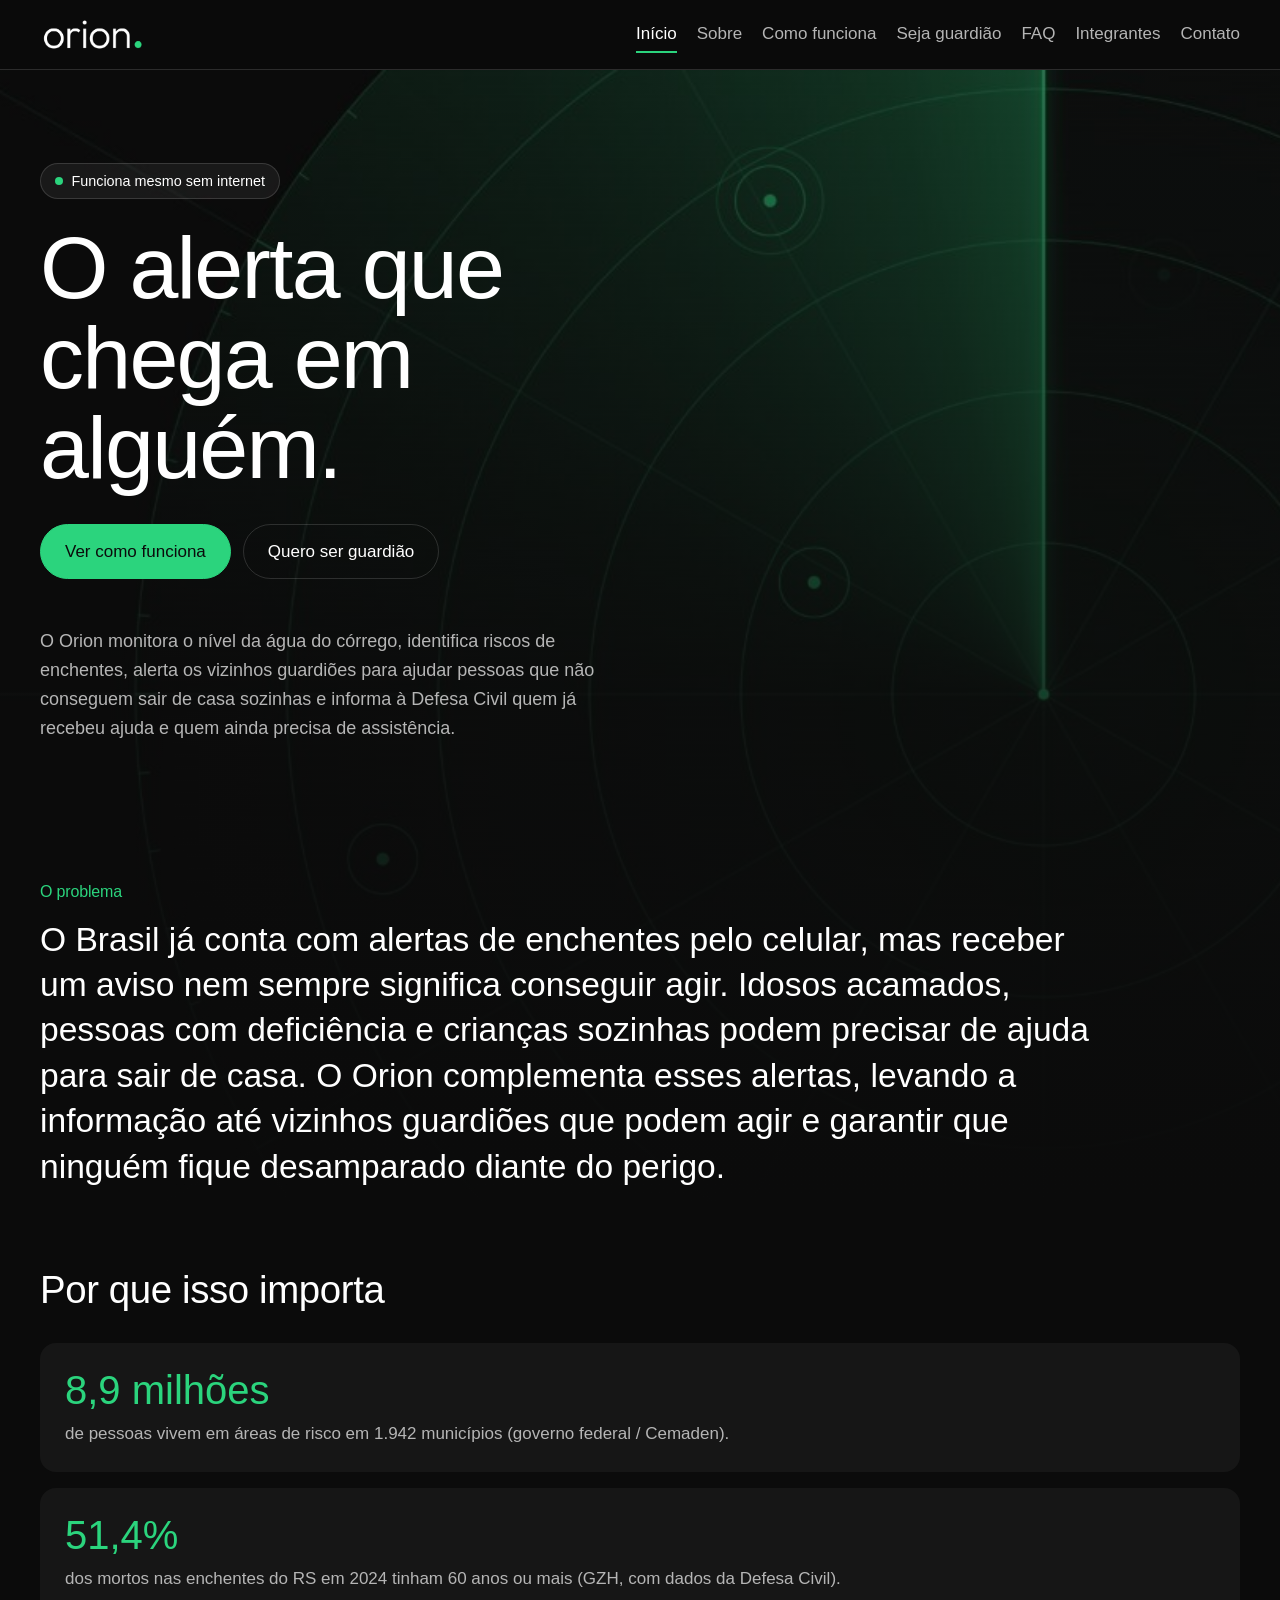
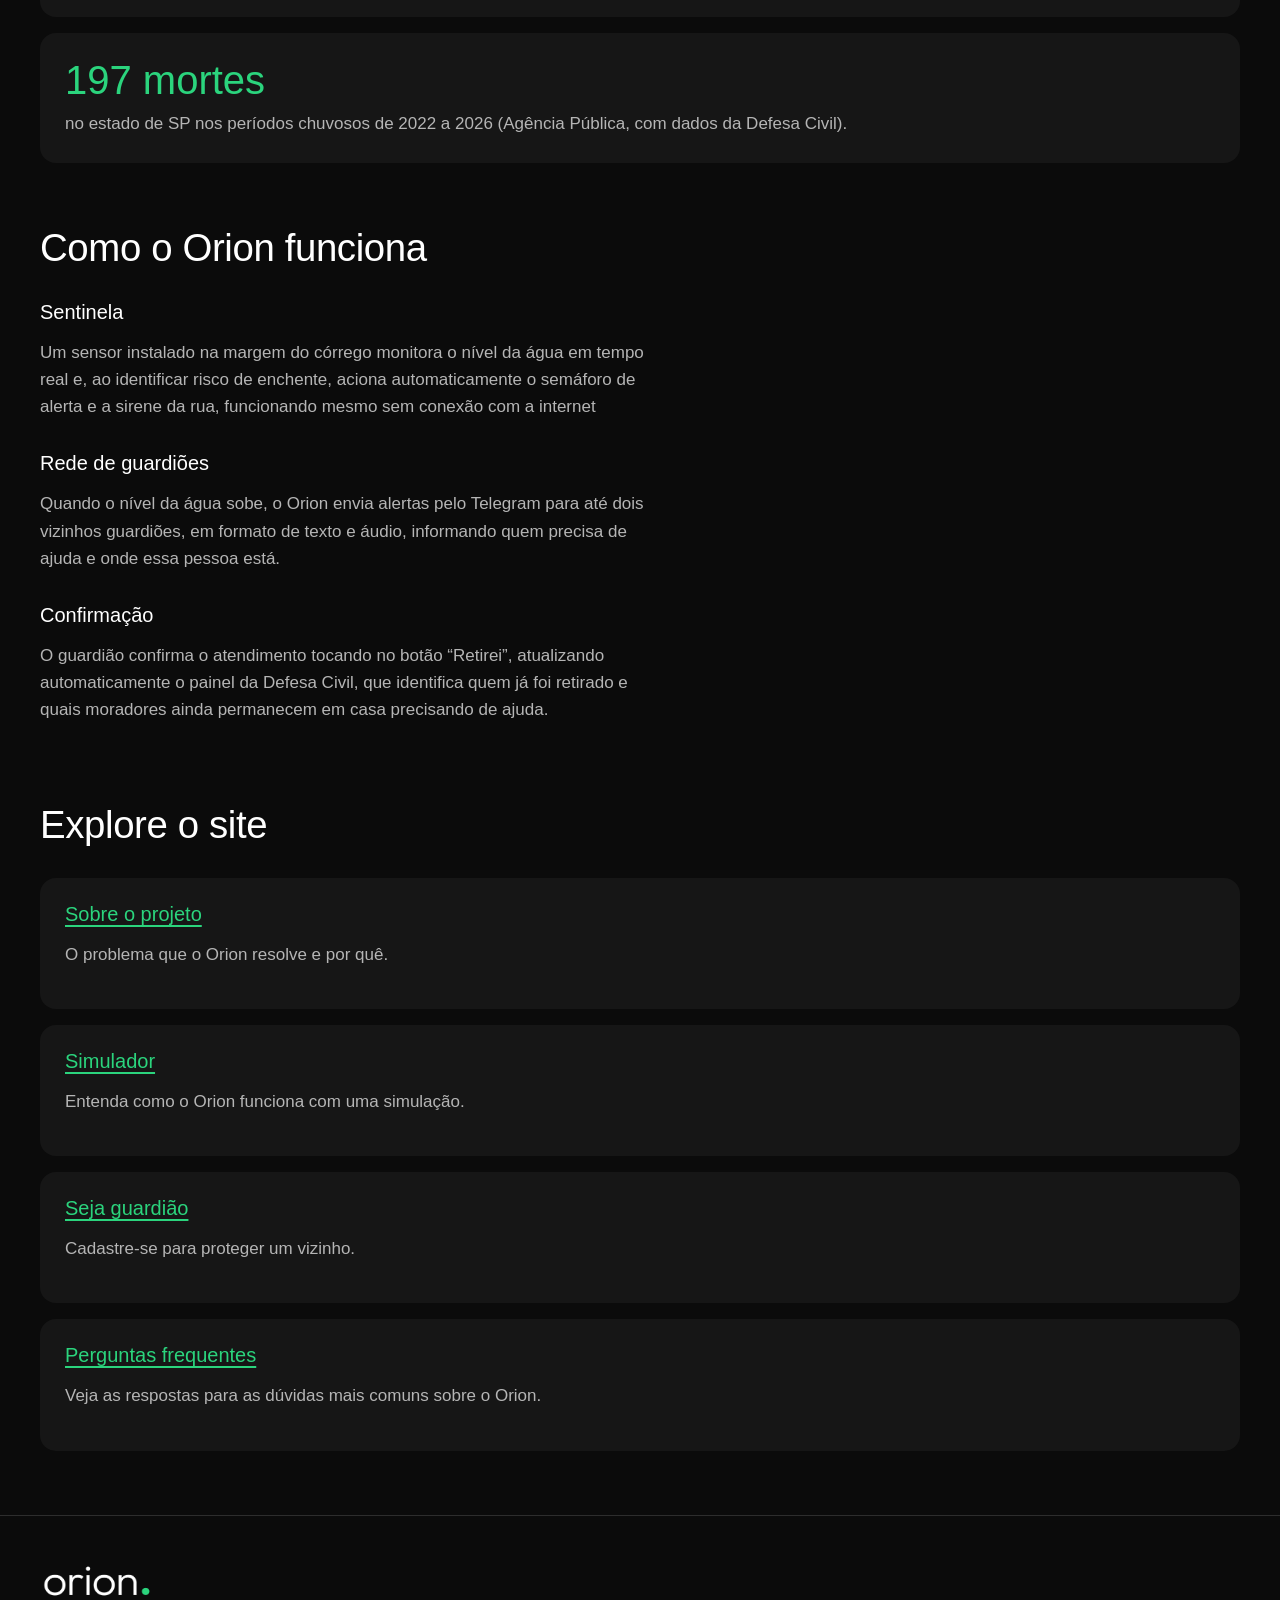
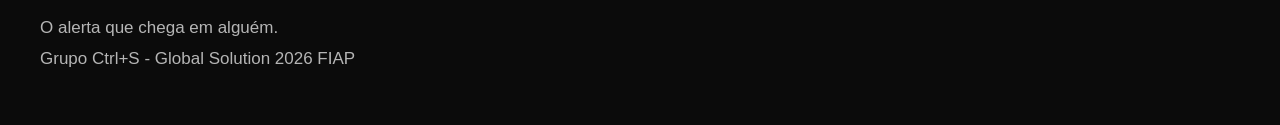
==== index.html @ 168551e2 "Desenvolvimento do HTML e CSS para - site Orion (GS)" ====
<!DOCTYPE html>
<html lang="pt-BR">
<head>
    <meta charset="UTF-8">
    <meta name="viewport" content="width=device-width, initial-scale=1.0">
    <title>Orion | O alerta que chega em alguém</title>
    <link rel="stylesheet" href="./css/style.css">
</head>
<body>
    <header class="header">
        <img class="logo" src="./assets/img/orion-logo-escuro.png" alt="Logo da Orion"  width="1200" height="372">
        <!-- <button class="btn-menu" id="btn-open-menu">&#9776;</button> -->
        <nav class="menu">
            <a class="btn ativo" href="index.html">Início</a>
            <a class="btn" href="sobre.html">Sobre</a>
            <a class="btn" href="funcionamento.html">Como funciona</a>
            <a class="btn" href="guardiao.html">Seja guardião</a>
            <a class="btn" href="faq.html">FAQ</a>
            <a class="btn" href="integrantes.html">Integrantes</a>
            <a class="btn" href="contato.html">Contato</a>
        </nav>
    </header>

    <main>
        <article>
            <section>
                <video class="radar-video" id="video-radar" autoplay muted loop playsinline preload="auto" poster="assets/video/radar-poster.jpg" aria-hidden="true">
                    <source src="assets/video/radar.mp4" type="video/mp4">
                </video>
            </section>

            <section class="apresentação" aria-labelledby="titulo-inicio">
                <p class="etiqueta">Funciona mesmo sem internet</p>
                <h1 id="titulo-inicio">O alerta que chega em alguém.</h1>
                <p class="apresentacao-botoes">
                    <a href="./funcionamento.html" class="botao">Ver como funciona</a>
                    <a href="./guardiao.html" class="botao botao-secundario">Quero ser guardião</a>
                </p>
                <p class="apresentacao-texto">O Orion monitora o nível da água do córrego, identifica riscos de enchentes, alerta os vizinhos guardiões para ajudar pessoas que não conseguem sair de casa sozinhas e informa à Defesa Civil quem já recebeu ajuda e quem ainda precisa de assistência.</p>
            </section>

            <section class="problema" aria-labelledby="titulo-problema">
                <h2 id="titulo-problema">O problema</h2>
                <p class="problema-texto" id="problema-texto">O Brasil já conta com alertas de enchentes pelo celular, mas receber um aviso nem sempre significa conseguir agir. Idosos acamados, pessoas com deficiência e crianças sozinhas podem precisar de ajuda para sair de casa. O Orion complementa esses alertas, levando a informação até vizinhos guardiões que podem agir e garantir que ninguém fique desamparado diante do perigo.</p>
            </section>
        </article>

        <section class="secao numeros" aria-labelledby="titulo-numeros">
            <h2 id="titulo-numeros">Por que isso importa</h2>
            <ul class="dados">
                <li><strong><span class="contador" data-valor="8.9" data-casas="1">8,9</span> milhões</strong> de pessoas vivem em áreas de risco em 1.942 municípios (governo federal / Cemaden).</li>
                <li><strong><span class="contador" data-valor="51.4" data-casas="1">51,4</span>%</strong> dos mortos nas enchentes do RS em 2024 tinham 60 anos ou mais (GZH, com dados da Defesa Civil).</li>
                <li><strong><span class="contador" data-valor="197" data-casas="0">197</span> mortes</strong> no estado de SP nos períodos chuvosos de 2022 a 2026 (Agência Pública, com dados da Defesa Civil).</li>
            </ul>
        </section>

        <section class="secao"aria-labelledby="titulo-partes">
            <h2 id="titulo-partes">Como o Orion funciona</h2>
            <ol class="passos">
                <li>
                    <h3>Sentinela</h3>
                    <p>Um sensor instalado na margem do córrego monitora o nível da água em tempo real e, ao identificar risco de enchente, aciona automaticamente o semáforo de alerta e a sirene da rua, funcionando mesmo sem conexão com a internet</p>
                </li>
                <li>
                    <h3>Rede de guardiões</h3>
                    <p>Quando o nível da água sobe, o Orion envia alertas pelo Telegram para até dois vizinhos guardiões, em formato de texto e áudio, informando quem precisa de ajuda e onde essa pessoa está.</p>
                </li>
                <li>
                    <h3>Confirmação</h3>
                    <p>O guardião confirma o atendimento tocando no botão “Retirei”, atualizando automaticamente o painel da Defesa Civil, que identifica quem já foi retirado e quais moradores ainda permanecem em casa precisando de ajuda.</p>
                </li>
            </ol>
        </section>

        <section class="secao" aria-labelledby="titulo-areas">
            <h2 id="titulo-areas">Explore o site</h2>
            <ul class="areas">
                <li>
                    <h3><a href="sobre.html">Sobre o projeto</a></h3>
                    <p>O problema que o Orion resolve e por quê.</p>
                </li>
                <li>
                    <h3><a href="como-funciona.html">Simulador</a></h3>
                    <p>Entenda como o Orion funciona com uma simulação.</p>
                </li>
                <li>
                    <h3><a href="seja-guardiao.html">Seja guardião</a></h3>
                    <p>Cadastre-se para proteger um vizinho.</p>
                </li>
                <li>
                    <h3><a href="faq.html">Perguntas frequentes</a></h3>
                    <p>Veja as respostas para as dúvidas mais comuns sobre o Orion.</p>
                </li>
            </ul>
        </section>
    </main>

    <footer class="rodape">
        <img src="assets/img/orion-logo-escuro.png" alt="Orion" width="1200" height="372" class="rodape-logo">
        <p>O alerta que chega em alguém.</p>
        <p>Grupo Ctrl+S - Global Solution 2026 FIAP</p>
    </footer>

    <script src="./js/script.js"></script>
</body>
</html>
---- css/style.css ----
:root {
  /* Paleta do Orion */
    --cor-fundo: #0B0B0B;
    --cor-superficie: #161616;
    --cor-texto: #FFFFFF;
    --cor-texto-suave: #B5B5B5;
    --cor-principal: #2BD47D;         
    --cor-sobre-principal: #0B0B0B; 
    --cor-linha: rgba(255, 255, 255, 0.14);

    /* Tipografia */
    --fonte: "Outfit", "Segoe UI", Roboto, Arial, sans-serif;

    /* Espaços */
    --recuo: max(1.25rem, calc((100% - 75rem) / 2));
}

* {
    margin: 0; 
    padding: 0; 
    box-sizing: border-box; 
}

body {
  font-family: var(--fonte);
  font-size: 1.0625rem;
  line-height: 1.6;
  color: var(--cor-texto);
  background-color: var(--cor-fundo);
}

img, video {
  max-width: 100%;
  height: auto;
  display: block;
}

h1, h2, h3 { 
  line-height: 1.1; 
  margin-bottom: 1rem; 
}

h1 {
  font-size: clamp(2.25rem, 6vw, 4rem);
  font-weight: 300;
  letter-spacing: -0.02em;
}

h2 {
  font-size: clamp(1.6rem, 3.5vw, 2.4rem);
  font-weight: 400;
  letter-spacing: -0.01em;
}

h3 { 
  font-size: 1.25rem; 
  font-weight: 500; 
}

p { 
  margin-bottom: 1rem; 
  max-width: 65ch; 
}

a { 
  color: var(--cor-principal); 
  text-underline-offset: 0.2em; 
}

ul, ol { 
  list-style: none; 
}

.secao { 
  padding: 4rem var(--recuo) 0; 
}

main {
  padding-bottom: 4rem;
}


.header {
  position: sticky;
  top: 0;
  z-index: 10;
  display: flex;
  flex-wrap: wrap;
  align-items: center;
  justify-content: space-between;
  gap: 1rem;
  padding: 1rem var(--recuo);
  background-color: rgba(11, 11, 11, 0.9);
  border-bottom: 1px solid var(--cor-linha);
}

.logo {
  width: 6.5rem; 
}

.menu { 
  display: flex; 
  flex-wrap: wrap; 
  gap: 0.25rem 1.25rem; 
}

.menu .btn {
  padding: 0.25rem 0;
  color: var(--cor-texto-suave);
  text-decoration: none;
  border-bottom: 2px solid transparent;
}

.menu .btn:hover { 
  color: var(--cor-texto); 
}


.menu .ativo { 
  color: var(--cor-texto); 
  border-bottom-color: var(--cor-principal); 
}

.btn-menu, .carrossel-botao {
  width: 2.75rem;
  height: 2.75rem;
  font-size: 1.3rem;
  color: var(--cor-texto);
  background-color: var(--cor-superficie);
  border: 1px solid var(--cor-linha);
  border-radius: 50%;
  cursor: pointer;
}

.topo-pagina {
  padding: 3.5rem var(--recuo) 3rem;
  border-bottom: 1px solid var(--cor-linha);
  background: radial-gradient(circle at 90% 0%, rgba(43, 212, 125, 0.14), transparent 60%);
} 

.topo-pagina p {
  font-size: 1.125rem;
  color: var(--cor-texto-suave);
}

main > article {
  position: relative;
  overflow: hidden;
}

.radar-video {
  position: absolute;
  inset: 0;
  z-index: -2;
  width: 100%;
  height: 100%;
  object-fit: cover; /* cobre a área sem distorcer */
}

/* Véu escuro por cima do vídeo */
main > article::before {
  content: "";
  position: absolute;
  inset: 0;
  z-index: -1;
  background: linear-gradient(180deg, rgba(11, 11, 11, 0.4), rgba(11, 11, 11, 0.85) 75%, var(--cor-fundo));
}

.apresentação {
  display: flex;
  flex-direction: column;
  align-items: flex-start;
  justify-content: center;
  min-height: 85vh;
  padding: 4rem var(--recuo);
}

.apresentação h1 {
  max-width: 14ch;
  margin-bottom: 2rem;
  font-size: clamp(2.75rem, 8vw, 5.5rem);
  line-height: 1.02;
}

/* Etiqueta em pílula */
.etiqueta {
  display: inline-flex;
  align-items: center;
  gap: 0.5rem;
  margin-bottom: 1.5rem;
  padding: 0.35rem 0.9rem;
  font-size: 0.9rem;
  border: 1px solid var(--cor-linha);
  border-radius: 999px;
  background-color: rgba(255, 255, 255, 0.06);
}

.etiqueta::before {
  content: "";
  width: 0.5rem;
  height: 0.5rem;
  border-radius: 50%;
  background-color: var(--cor-principal);
}

.apresentacao-botoes {
  display: flex;
  flex-wrap: wrap;
  gap: 0.75rem;
  margin-bottom: 3rem;
}

.apresentacao-texto {
  max-width: 36rem;
  margin: 0;
  font-size: 1.125rem;
  color: var(--cor-texto-suave);
}

.problema { 
  padding: 3rem var(--recuo) 1rem; 
}

.problema h2 {
  font-size: 1rem;
  font-weight: 500;
  color: var(--cor-principal);
}

.problema-texto {
  max-width: 32em;
  margin: 0;
  font-size: clamp(1.35rem, 3vw, 2.1rem);
  font-weight: 300;
  line-height: 1.35;
}

.botao {
  padding: 0.8rem 1.5rem;
  font: inherit;
  font-weight: 500;
  color: var(--cor-sobre-principal);
  text-decoration: none;
  background-color: var(--cor-principal);
  border: 1px solid var(--cor-principal);
  border-radius: 999px;
  cursor: pointer;
  transition: transform 0.2s;
}

.botao:hover { 
  transform: translateY(-3px); 
}

.botao-secundario {
  color: var(--cor-texto);
  background-color: transparent;
  border-color: var(--cor-linha);
}

.dados li, .areas li, .faq-item {
  padding: 1.5rem;
  background-color: var(--cor-superficie);
  border: 1px solid transparent;
  border-radius: 1rem;
}

.dados, .areas, .passos {
  display: grid;
  gap: 1rem;
  margin-top: 2rem;
}

.dados li, .areas p, .passos p, .faq-item p, .integrante p { 
  color: var(--cor-texto-suave); 
}

/* Número grande em destaque */
.dados strong {
  display: block;
  margin-bottom: 0.5rem;
  font-size: clamp(2rem, 3.5vw, 2.5rem);
  font-weight: 300;
  line-height: 1.1;
  color: var(--cor-principal);
}

.faq { 
  display: grid; 
  gap: 1rem; 
}

.faq-item { 
  max-width: 48rem; 
}
.faq-item h3 { 
  margin-bottom: 0.5rem; 
}

/* Vídeo do simulador */
.simulador-video {
  width: 100%;
  max-width: 56rem;
  aspect-ratio: 16 / 9;
  object-fit: cover;
  margin-top: 1.5rem;
  background-color: var(--cor-superficie);
  border: 1px solid var(--cor-linha);
  border-radius: 1rem;
}

/* Formulários (contato e seja guardião) */
.formulario {
  display: grid;
  gap: 1.25rem;
  max-width: 36rem;
  margin-top: 2rem;
}

.campo, .form { 
  display: grid; 
  gap: 0.4rem; 
}

label { 
  font-weight: 500; 
}

input, select, textarea {
  width: 100%;
  padding: 0.85rem 1rem;
  font: inherit;
  color: var(--cor-texto);
  background-color: var(--cor-superficie);
  border: 1px solid var(--cor-linha);
  border-radius: 0.75rem;
}

input:focus, select:focus, textarea:focus { 
  outline: none;
  border-color: var(--cor-principal); 
}

textarea { 
  resize: vertical; 
}
.formulario .botao { 
  justify-self: start; 
}

/* Carrossel */
.carrossel {
  margin-bottom: 2rem;
}

.carrossel-area {
  display: flex;
  align-items: center;
  justify-content: center;
  height: calc(210px * 1.8);
  perspective: 1200px;
  overflow-x: clip;
  gap: 1rem;
}

.carrossel-anel {
  position: relative;
  width: 210px;
  height: 210px;
  transform-style: preserve-3d;
  transition: transform 1s ease;
}

.carrossel-foto {
  position: absolute;
  inset: 0;
  width: 100%;
  height: 100%;
  object-fit: cover;
  border-radius: 12px;
  backface-visibility: hidden; /* esconde as fotos viradas de costas */
  filter: brightness(0.4);     /* as fotos dos lados ficam escuras */
  cursor: pointer;
  transition: filter 0.6s ease;
}

/* A foto da frente fica com o brilho normal */
.carrossel-foto.frente {
  filter: none;
}

.carrossel-foto:nth-child(1) { 
  transform: rotateY(0deg) translateZ(280px); 
}
.carrossel-foto:nth-child(2) { 
  transform: rotateY(45deg) translateZ(280px); 
}
.carrossel-foto:nth-child(3) { 
  transform: rotateY(90deg) translateZ(280px); 
}
.carrossel-foto:nth-child(4) { 
  transform: rotateY(135deg) translateZ(280px); 
}
.carrossel-foto:nth-child(5) { 
  transform: rotateY(180deg) translateZ(280px); 
}
.carrossel-foto:nth-child(6) { 
  transform: rotateY(225deg) translateZ(280px); 
}
.carrossel-foto:nth-child(7) { 
  transform: rotateY(270deg) translateZ(280px); 
}
.carrossel-foto:nth-child(8) { 
  transform: rotateY(315deg) translateZ(280px); 
}

/* Botões embaixo do carrossel */
.carrossel-controles {
  display: flex;
  justify-content: center;
  gap: 1rem;
}

.carrossel-botao {
  width: 2.75rem;
  height: 2.75rem;
  font-size: 1.1rem;
  color: var(--cor-texto);
  background-color: var(--cor-superficie);
  border-radius: 50%;
  cursor: pointer;
}

.carrossel-botao:hover {
  color: var(--cor-sobre-principal);
  background-color: var(--cor-principal);
}

/* Dados do integrante: só aparece o da foto da frente */
.integrante {
  display: none;
  text-align: center;
}

.integrante.ativo {
  display: block;
  animation: aparecer 0.5s ease-out;
}

.integrante h2 {
  font-size: 1.4rem;
  margin-bottom: 0.25rem;
}

.integrante p {
  margin-inline: auto;
}

.integrante-links {
  display: flex;
  flex-wrap: wrap;
  justify-content: center;
  gap: 0.5rem 1.25rem;
  margin: 0;
  padding: 0;
  list-style: none;
}

.integrante-links a {
  overflow-wrap: anywhere;
}

/* Rodapé */
.rodape {
  padding: 3rem var(--recuo);
  color: var(--cor-texto-suave);
  border-top: 1px solid var(--cor-linha);
}

.rodape-logo { 
  width: 7rem; margin-bottom: 1rem; 
}
.rodape p { 
  margin-bottom: 0.25rem; 
}
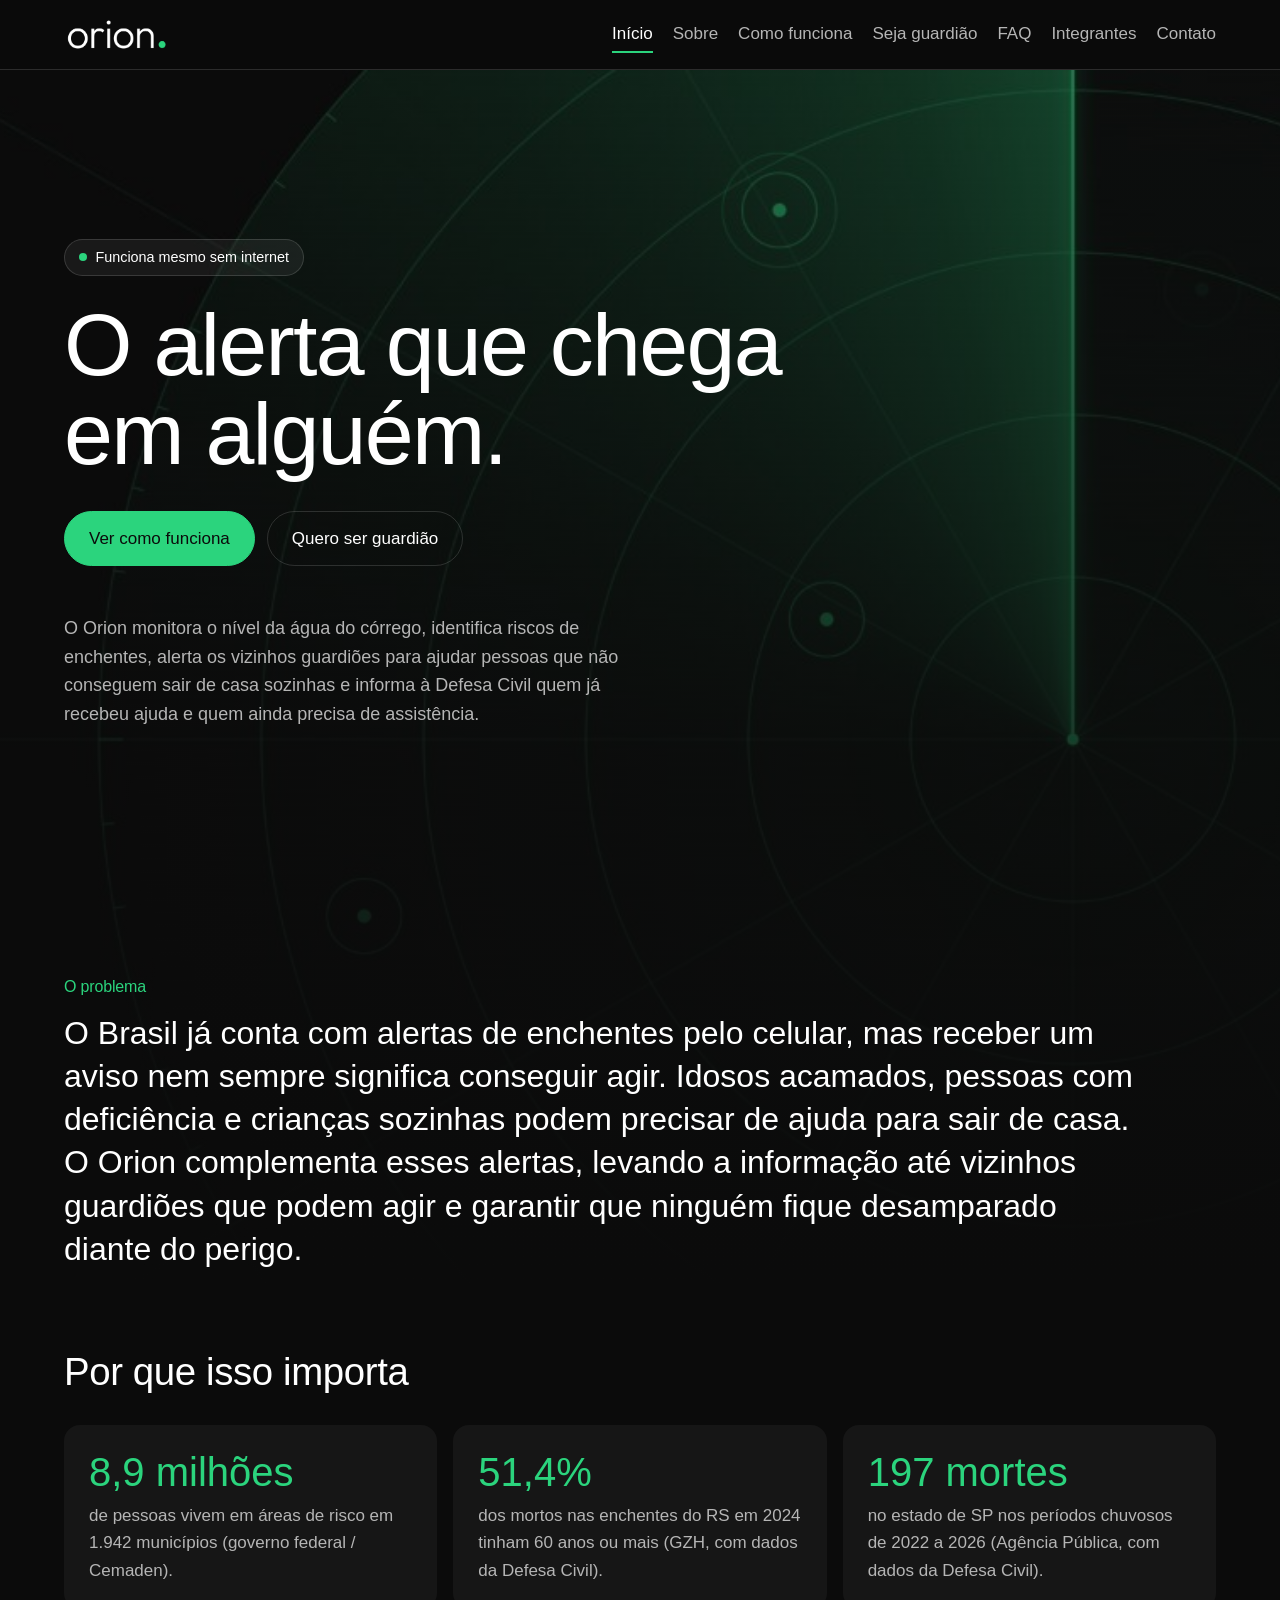
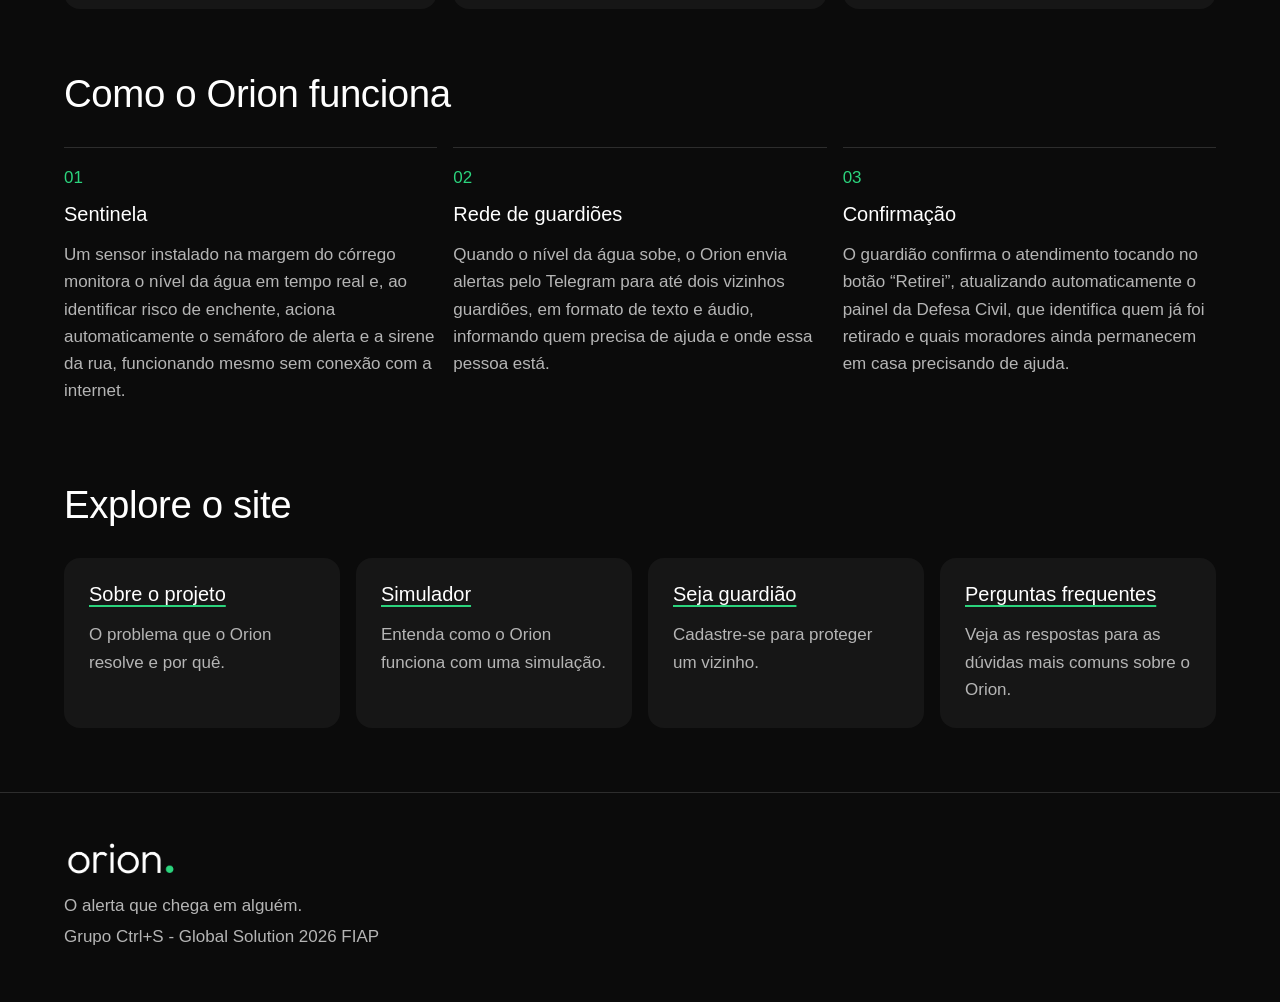
==== commit 16e738f8: "layout responsivo e interatividade com JavaScript." ====
--- a/index.html
+++ b/index.html
@@ -1,15 +1,18 @@
 <!DOCTYPE html>
 <html lang="pt-BR">
+
 <head>
     <meta charset="UTF-8">
     <meta name="viewport" content="width=device-width, initial-scale=1.0">
     <title>Orion | O alerta que chega em alguém</title>
+    <link rel="icon" href="./assets/img/apple-touch-icon-180.png" type="image/png">
     <link rel="stylesheet" href="./css/style.css">
 </head>
+
 <body>
     <header class="header">
-        <img class="logo" src="./assets/img/orion-logo-escuro.png" alt="Logo da Orion"  width="1200" height="372">
-        <!-- <button class="btn-menu" id="btn-open-menu">&#9776;</button> -->
+        <img class="logo" src="./assets/img/orion-logo-escuro.png" alt="Logo da Orion" width="1200" height="372">
+        <button class="btn-menu" id="btn-open-menu">&#9776;</button>
         <nav class="menu">
             <a class="btn ativo" href="index.html">Início</a>
             <a class="btn" href="sobre.html">Sobre</a>
@@ -24,55 +27,71 @@
     <main>
         <article>
             <section>
-                <video class="radar-video" id="video-radar" autoplay muted loop playsinline preload="auto" poster="assets/video/radar-poster.jpg" aria-hidden="true">
+                <video class="radar-video" id="video-radar" autoplay muted loop playsinline
+                    poster="assets/video/radar-poster.jpg" aria-hidden="true">
                     <source src="assets/video/radar.mp4" type="video/mp4">
                 </video>
             </section>
 
-            <section class="apresentação" aria-labelledby="titulo-inicio">
+            <section class="apresentação">
                 <p class="etiqueta">Funciona mesmo sem internet</p>
                 <h1 id="titulo-inicio">O alerta que chega em alguém.</h1>
                 <p class="apresentacao-botoes">
                     <a href="./funcionamento.html" class="botao">Ver como funciona</a>
                     <a href="./guardiao.html" class="botao botao-secundario">Quero ser guardião</a>
                 </p>
-                <p class="apresentacao-texto">O Orion monitora o nível da água do córrego, identifica riscos de enchentes, alerta os vizinhos guardiões para ajudar pessoas que não conseguem sair de casa sozinhas e informa à Defesa Civil quem já recebeu ajuda e quem ainda precisa de assistência.</p>
+                <p class="apresentacao-texto">O Orion monitora o nível da água do córrego, identifica riscos de
+                    enchentes, alerta os vizinhos guardiões para ajudar pessoas que não conseguem sair de casa sozinhas
+                    e informa à Defesa Civil quem já recebeu ajuda e quem ainda precisa de assistência.</p>
             </section>
 
-            <section class="problema" aria-labelledby="titulo-problema">
+            <section class="problema">
                 <h2 id="titulo-problema">O problema</h2>
-                <p class="problema-texto" id="problema-texto">O Brasil já conta com alertas de enchentes pelo celular, mas receber um aviso nem sempre significa conseguir agir. Idosos acamados, pessoas com deficiência e crianças sozinhas podem precisar de ajuda para sair de casa. O Orion complementa esses alertas, levando a informação até vizinhos guardiões que podem agir e garantir que ninguém fique desamparado diante do perigo.</p>
+                <p class="problema-texto" id="problema-texto">O Brasil já conta com alertas de enchentes pelo celular,
+                    mas receber um aviso nem sempre significa conseguir agir. Idosos acamados, pessoas com deficiência e
+                    crianças sozinhas podem precisar de ajuda para sair de casa. O Orion complementa esses alertas,
+                    levando a informação até vizinhos guardiões que podem agir e garantir que ninguém fique desamparado
+                    diante do perigo.</p>
             </section>
         </article>
 
-        <section class="secao numeros" aria-labelledby="titulo-numeros">
+        <section class="secao numeros">
             <h2 id="titulo-numeros">Por que isso importa</h2>
             <ul class="dados">
-                <li><strong><span class="contador" data-valor="8.9" data-casas="1">8,9</span> milhões</strong> de pessoas vivem em áreas de risco em 1.942 municípios (governo federal / Cemaden).</li>
-                <li><strong><span class="contador" data-valor="51.4" data-casas="1">51,4</span>%</strong> dos mortos nas enchentes do RS em 2024 tinham 60 anos ou mais (GZH, com dados da Defesa Civil).</li>
-                <li><strong><span class="contador" data-valor="197" data-casas="0">197</span> mortes</strong> no estado de SP nos períodos chuvosos de 2022 a 2026 (Agência Pública, com dados da Defesa Civil).</li>
+                <li><strong><span>8,9</span> milhões</strong> de pessoas vivem em áreas de risco em 1.942 municípios
+                    (governo federal / Cemaden).</li>
+                <li><strong><span>51,4</span>%</strong> dos mortos nas enchentes do RS em 2024 tinham 60 anos ou mais
+                    (GZH, com dados da Defesa Civil).</li>
+                <li><strong><span>197</span> mortes</strong> no estado de SP nos períodos chuvosos de 2022 a 2026
+                    (Agência Pública, com dados da Defesa Civil).</li>
             </ul>
         </section>
 
-        <section class="secao"aria-labelledby="titulo-partes">
+        <section class="secao">
             <h2 id="titulo-partes">Como o Orion funciona</h2>
             <ol class="passos">
                 <li>
                     <h3>Sentinela</h3>
-                    <p>Um sensor instalado na margem do córrego monitora o nível da água em tempo real e, ao identificar risco de enchente, aciona automaticamente o semáforo de alerta e a sirene da rua, funcionando mesmo sem conexão com a internet</p>
+                    <p>Um sensor instalado na margem do córrego monitora o nível da água em tempo real e, ao identificar
+                        risco de enchente, aciona automaticamente o semáforo de alerta e a sirene da rua, funcionando
+                        mesmo sem conexão com a internet.</p>
                 </li>
                 <li>
                     <h3>Rede de guardiões</h3>
-                    <p>Quando o nível da água sobe, o Orion envia alertas pelo Telegram para até dois vizinhos guardiões, em formato de texto e áudio, informando quem precisa de ajuda e onde essa pessoa está.</p>
+                    <p>Quando o nível da água sobe, o Orion envia alertas pelo Telegram para até dois vizinhos
+                        guardiões, em formato de texto e áudio, informando quem precisa de ajuda e onde essa pessoa
+                        está.</p>
                 </li>
                 <li>
                     <h3>Confirmação</h3>
-                    <p>O guardião confirma o atendimento tocando no botão “Retirei”, atualizando automaticamente o painel da Defesa Civil, que identifica quem já foi retirado e quais moradores ainda permanecem em casa precisando de ajuda.</p>
+                    <p>O guardião confirma o atendimento tocando no botão “Retirei”, atualizando automaticamente o
+                        painel da Defesa Civil, que identifica quem já foi retirado e quais moradores ainda permanecem
+                        em casa precisando de ajuda.</p>
                 </li>
             </ol>
         </section>
 
-        <section class="secao" aria-labelledby="titulo-areas">
+        <section class="secao">
             <h2 id="titulo-areas">Explore o site</h2>
             <ul class="areas">
                 <li>
@@ -103,4 +122,5 @@
 
     <script src="./js/script.js"></script>
 </body>
+
 </html>
--- a/css/style.css
+++ b/css/style.css
@@ -1,24 +1,27 @@
 :root {
   /* Paleta do Orion */
-    --cor-fundo: #0B0B0B;
-    --cor-superficie: #161616;
-    --cor-texto: #FFFFFF;
-    --cor-texto-suave: #B5B5B5;
-    --cor-principal: #2BD47D;         
-    --cor-sobre-principal: #0B0B0B; 
-    --cor-linha: rgba(255, 255, 255, 0.14);
-
-    /* Tipografia */
-    --fonte: "Outfit", "Segoe UI", Roboto, Arial, sans-serif;
-
-    /* Espaços */
-    --recuo: max(1.25rem, calc((100% - 75rem) / 2));
+  --cor-fundo: #0B0B0B;
+  --cor-superficie: #161616;
+  --cor-texto: #FFFFFF;
+  --cor-texto-suave: #B5B5B5;
+  --cor-principal: #2BD47D;
+  --cor-sobre-principal: #0B0B0B;
+  --cor-linha: rgba(255, 255, 255, 0.14);
+  --cor-erro: #E53935;
+
+  /* Tipografia */
+  --fonte: "Outfit", "Segoe UI", Roboto, Arial, sans-serif;
+
+  /* Espaços */
+  --margem: 1.25rem;
+  --largura-max: 72rem;
+  --recuo: max(var(--margem), calc((100% - var(--largura-max)) / 2));
 }
 
 * {
-    margin: 0; 
-    padding: 0; 
-    box-sizing: border-box; 
+  margin: 0;
+  padding: 0;
+  box-sizing: border-box;
 }
 
 body {
@@ -29,15 +32,18 @@
   background-color: var(--cor-fundo);
 }
 
-img, video {
+img,
+video {
   max-width: 100%;
   height: auto;
   display: block;
 }
 
-h1, h2, h3 { 
-  line-height: 1.1; 
-  margin-bottom: 1rem; 
+h1,
+h2,
+h3 {
+  line-height: 1.1;
+  margin-bottom: 1rem;
 }
 
 h1 {
@@ -52,33 +58,33 @@
   letter-spacing: -0.01em;
 }
 
-h3 { 
-  font-size: 1.25rem; 
-  font-weight: 500; 
-}
-
-p { 
-  margin-bottom: 1rem; 
-  max-width: 65ch; 
-}
-
-a { 
-  color: var(--cor-principal); 
-  text-underline-offset: 0.2em; 
-}
-
-ul, ol { 
-  list-style: none; 
-}
-
-.secao { 
-  padding: 4rem var(--recuo) 0; 
+h3 {
+  font-size: 1.25rem;
+  font-weight: 500;
+}
+
+p {
+  margin-bottom: 1rem;
+  max-width: 65ch;
+}
+
+a {
+  color: var(--cor-principal);
+  text-underline-offset: 0.2em;
+}
+
+ul,
+ol {
+  list-style: none;
 }
 
 main {
   padding-bottom: 4rem;
 }
 
+.secao {
+  padding: 4rem var(--recuo) 0;
+}
 
 .header {
   position: sticky;
@@ -95,13 +101,13 @@
 }
 
 .logo {
-  width: 6.5rem; 
-}
-
-.menu { 
-  display: flex; 
-  flex-wrap: wrap; 
-  gap: 0.25rem 1.25rem; 
+  width: 6.5rem;
+}
+
+.menu {
+  display: flex;
+  flex-wrap: wrap;
+  gap: 0.25rem 1.25rem;
 }
 
 .menu .btn {
@@ -111,17 +117,18 @@
   border-bottom: 2px solid transparent;
 }
 
-.menu .btn:hover { 
-  color: var(--cor-texto); 
-}
-
-
-.menu .ativo { 
-  color: var(--cor-texto); 
-  border-bottom-color: var(--cor-principal); 
-}
-
-.btn-menu, .carrossel-botao {
+.menu .btn:hover {
+  color: var(--cor-texto);
+}
+
+
+.menu .ativo {
+  color: var(--cor-texto);
+  border-bottom-color: var(--cor-principal);
+}
+
+.btn-menu,
+.carrossel-botao {
   width: 2.75rem;
   height: 2.75rem;
   font-size: 1.3rem;
@@ -132,18 +139,22 @@
   cursor: pointer;
 }
 
+.btn-menu {
+  display: none;
+}
+
 .topo-pagina {
   padding: 3.5rem var(--recuo) 3rem;
   border-bottom: 1px solid var(--cor-linha);
-  background: radial-gradient(circle at 90% 0%, rgba(43, 212, 125, 0.14), transparent 60%);
-} 
+  background: radial-gradient(circle at 90% 0%, rgba(43, 212, 125, 0.15), transparent 75%);
+}
 
 .topo-pagina p {
   font-size: 1.125rem;
   color: var(--cor-texto-suave);
 }
 
-main > article {
+main>article {
   position: relative;
   overflow: hidden;
 }
@@ -154,11 +165,12 @@
   z-index: -2;
   width: 100%;
   height: 100%;
-  object-fit: cover; /* cobre a área sem distorcer */
+  object-fit: cover;
+  /* cobre a área sem distorcer */
 }
 
 /* Véu escuro por cima do vídeo */
-main > article::before {
+main>article::before {
   content: "";
   position: absolute;
   inset: 0;
@@ -176,7 +188,7 @@
 }
 
 .apresentação h1 {
-  max-width: 14ch;
+  max-width: 15ch;
   margin-bottom: 2rem;
   font-size: clamp(2.75rem, 8vw, 5.5rem);
   line-height: 1.02;
@@ -217,8 +229,8 @@
   color: var(--cor-texto-suave);
 }
 
-.problema { 
-  padding: 3rem var(--recuo) 1rem; 
+.problema {
+  padding: 5rem var(--recuo) 1rem;
 }
 
 .problema h2 {
@@ -228,14 +240,15 @@
 }
 
 .problema-texto {
-  max-width: 32em;
+  max-width: 34em;
   margin: 0;
-  font-size: clamp(1.35rem, 3vw, 2.1rem);
+  font-size: clamp(1.35rem, 3vw, 2rem);
   font-weight: 300;
   line-height: 1.35;
 }
 
 .botao {
+  align-items: center;
   padding: 0.8rem 1.5rem;
   font: inherit;
   font-weight: 500;
@@ -248,8 +261,8 @@
   transition: transform 0.2s;
 }
 
-.botao:hover { 
-  transform: translateY(-3px); 
+.botao:hover {
+  transform: translateY(-3px);
 }
 
 .botao-secundario {
@@ -258,21 +271,29 @@
   border-color: var(--cor-linha);
 }
 
-.dados li, .areas li, .faq-item {
+.dados li,
+.areas li,
+.faq-item {
   padding: 1.5rem;
   background-color: var(--cor-superficie);
   border: 1px solid transparent;
   border-radius: 1rem;
 }
 
-.dados, .areas, .passos {
+.dados,
+.areas,
+.passos {
   display: grid;
   gap: 1rem;
   margin-top: 2rem;
 }
 
-.dados li, .areas p, .passos p, .faq-item p, .integrante p { 
-  color: var(--cor-texto-suave); 
+.dados li,
+.areas p,
+.passos p,
+.faq-item p,
+.integrante p {
+  color: var(--cor-texto-suave);
 }
 
 /* Número grande em destaque */
@@ -285,16 +306,45 @@
   color: var(--cor-principal);
 }
 
-.faq { 
-  display: grid; 
-  gap: 1rem; 
-}
-
-.faq-item { 
-  max-width: 48rem; 
-}
-.faq-item h3 { 
-  margin-bottom: 0.5rem; 
+.areas li:hover {
+  border-color: var(--cor-principal);
+}
+
+.areas a {
+  color: var(--cor-texto);
+  text-decoration-color: var(--cor-principal);
+}
+
+.areas p,
+.faq-item p {
+  margin: 0;
+}
+
+.passos li {
+  counter-increment: passo;
+  padding-top: 1rem;
+  border-top: 1px solid var(--cor-linha);
+}
+
+.passos li::before {
+  content: counter(passo, decimal-leading-zero);
+  /* 01, 02, 03 */
+  display: block;
+  margin-bottom: 0.75rem;
+  color: var(--cor-principal);
+}
+
+.faq {
+  display: grid;
+  gap: 1rem;
+}
+
+.faq-item {
+  max-width: 48rem;
+}
+
+.faq-item h3 {
+  margin-bottom: 0.5rem;
 }
 
 /* Vídeo do simulador */
@@ -317,16 +367,19 @@
   margin-top: 2rem;
 }
 
-.campo, .form { 
-  display: grid; 
-  gap: 0.4rem; 
-}
-
-label { 
-  font-weight: 500; 
-}
-
-input, select, textarea {
+.campo,
+.form {
+  display: grid;
+  gap: 0.4rem;
+}
+
+label {
+  font-weight: 500;
+}
+
+input,
+select,
+textarea {
   width: 100%;
   padding: 0.85rem 1rem;
   font: inherit;
@@ -336,16 +389,19 @@
   border-radius: 0.75rem;
 }
 
-input:focus, select:focus, textarea:focus { 
+input:focus,
+select:focus,
+textarea:focus {
   outline: none;
-  border-color: var(--cor-principal); 
-}
-
-textarea { 
-  resize: vertical; 
-}
-.formulario .botao { 
-  justify-self: start; 
+  border-color: var(--cor-principal);
+}
+
+textarea {
+  resize: vertical;
+}
+
+.formulario .botao {
+  justify-self: start;
 }
 
 /* Carrossel */
@@ -378,8 +434,10 @@
   height: 100%;
   object-fit: cover;
   border-radius: 12px;
-  backface-visibility: hidden; /* esconde as fotos viradas de costas */
-  filter: brightness(0.4);     /* as fotos dos lados ficam escuras */
+  backface-visibility: hidden;
+  /* esconde as fotos viradas de costas */
+  filter: brightness(0.4);
+  /* as fotos dos lados ficam escuras */
   cursor: pointer;
   transition: filter 0.6s ease;
 }
@@ -389,29 +447,36 @@
   filter: none;
 }
 
-.carrossel-foto:nth-child(1) { 
-  transform: rotateY(0deg) translateZ(280px); 
-}
-.carrossel-foto:nth-child(2) { 
-  transform: rotateY(45deg) translateZ(280px); 
-}
-.carrossel-foto:nth-child(3) { 
-  transform: rotateY(90deg) translateZ(280px); 
-}
-.carrossel-foto:nth-child(4) { 
-  transform: rotateY(135deg) translateZ(280px); 
-}
-.carrossel-foto:nth-child(5) { 
-  transform: rotateY(180deg) translateZ(280px); 
-}
-.carrossel-foto:nth-child(6) { 
-  transform: rotateY(225deg) translateZ(280px); 
-}
-.carrossel-foto:nth-child(7) { 
-  transform: rotateY(270deg) translateZ(280px); 
-}
-.carrossel-foto:nth-child(8) { 
-  transform: rotateY(315deg) translateZ(280px); 
+.carrossel-foto:nth-child(1) {
+  transform: rotateY(0deg) translateZ(280px);
+}
+
+.carrossel-foto:nth-child(2) {
+  transform: rotateY(45deg) translateZ(280px);
+}
+
+.carrossel-foto:nth-child(3) {
+  transform: rotateY(90deg) translateZ(280px);
+}
+
+.carrossel-foto:nth-child(4) {
+  transform: rotateY(135deg) translateZ(280px);
+}
+
+.carrossel-foto:nth-child(5) {
+  transform: rotateY(180deg) translateZ(280px);
+}
+
+.carrossel-foto:nth-child(6) {
+  transform: rotateY(225deg) translateZ(280px);
+}
+
+.carrossel-foto:nth-child(7) {
+  transform: rotateY(270deg) translateZ(280px);
+}
+
+.carrossel-foto:nth-child(8) {
+  transform: rotateY(315deg) translateZ(280px);
 }
 
 /* Botões embaixo do carrossel */
@@ -477,9 +542,104 @@
   border-top: 1px solid var(--cor-linha);
 }
 
-.rodape-logo { 
-  width: 7rem; margin-bottom: 1rem; 
-}
-.rodape p { 
-  margin-bottom: 0.25rem; 
+.rodape-logo {
+  width: 7rem;
+  margin-bottom: 1rem;
+}
+
+.rodape p {
+  margin-bottom: 0.25rem;
+}
+
+/*Validação do formulário*/
+.erro {
+  border-color: var(--cor-erro);
+}
+
+/* Tablet: a partir de 768 px */
+@media (min-width: 768px) {
+  :root {
+    --margem: 2.5rem;
+  }
+
+  .dados,
+  .passos {
+    grid-template-columns: repeat(3, 1fr);
+  }
+
+  .areas {
+    grid-template-columns: repeat(2, 1fr);
+  }
+}
+
+/* Telas menores (< 992px) */
+@media (max-width: 991px) {
+  .menu {
+    position: fixed;
+    top: 0;
+    right: -100%;
+    width: 280px;
+    height: 40vh;
+    background: rgba(0, 0, 0, 0.95);
+    border-radius: 2rem;
+    flex-direction: column;
+    justify-content: flex-start;
+    padding-top: 35px;
+    align-items: center;
+    gap: 10px;
+    z-index: 1000;
+    transition: right 0.3s ease-in-out;
+  }
+
+  .menu.ativo-menu {
+    right: 0;
+  }
+
+  .menu .btn {
+    width: 90%;
+    font-size: 18px;
+    text-align: center;
+  }
+
+  .btn-menu {
+    display: block;
+    z-index: 1001;
+  }
+}
+
+/* Telas menores (< 400px) */
+@media (max-width: 400px) {
+  .menu {
+    width: 260px;
+    height: 50vh;
+  }
+
+  .menu .btn {
+    font-size: 16px;
+  }
+
+  @media (max-width: 380px) {
+    .menu {
+      height: 55vh;
+    }
+  }
+
+  @media (max-width: 360px) {
+    .menu {
+      height: 45vh;
+    }
+  }
+}
+
+/* Desktop: a partir de 1024 px */
+@media (min-width: 1024px) {
+
+  .apresentação {
+    min-height: calc(100vh - 4.5rem); /* */
+  }
+
+  .areas,
+  .integrantes {
+    grid-template-columns: repeat(4, 1fr);
+  }
 }
